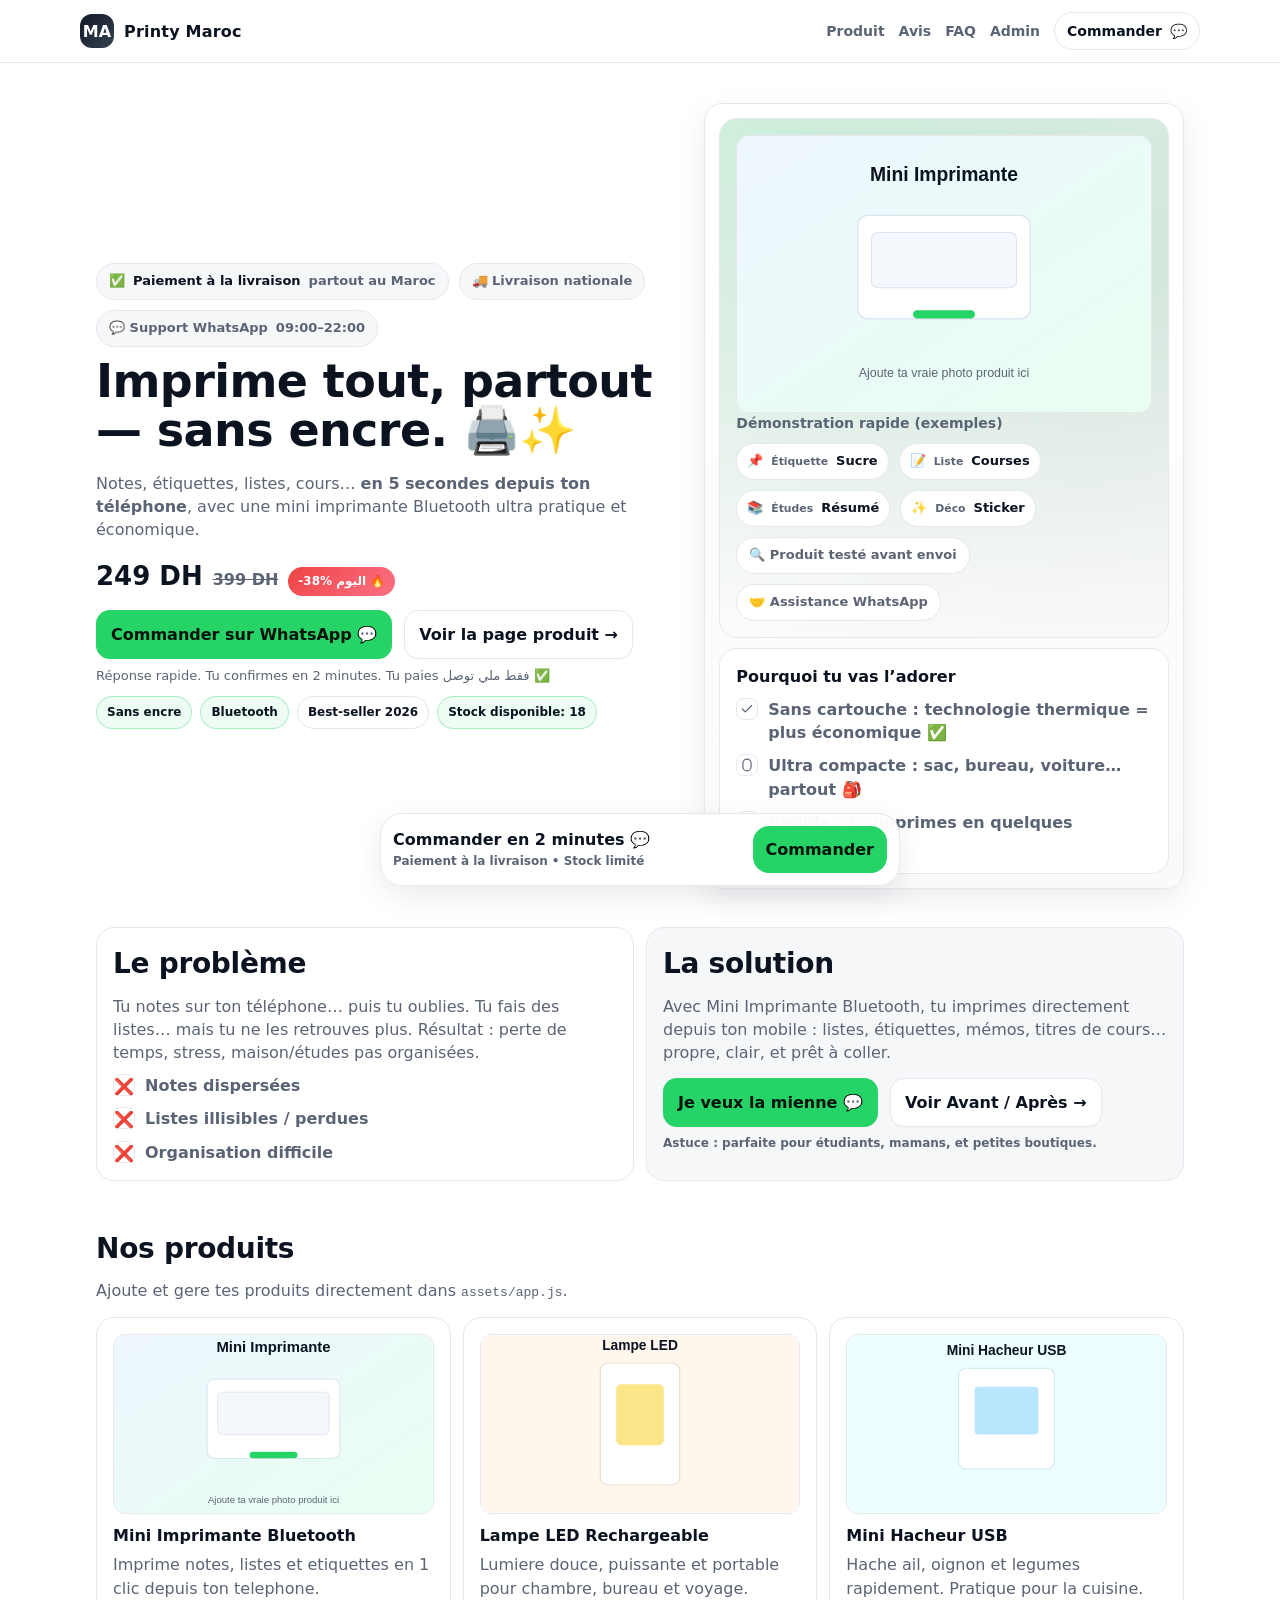
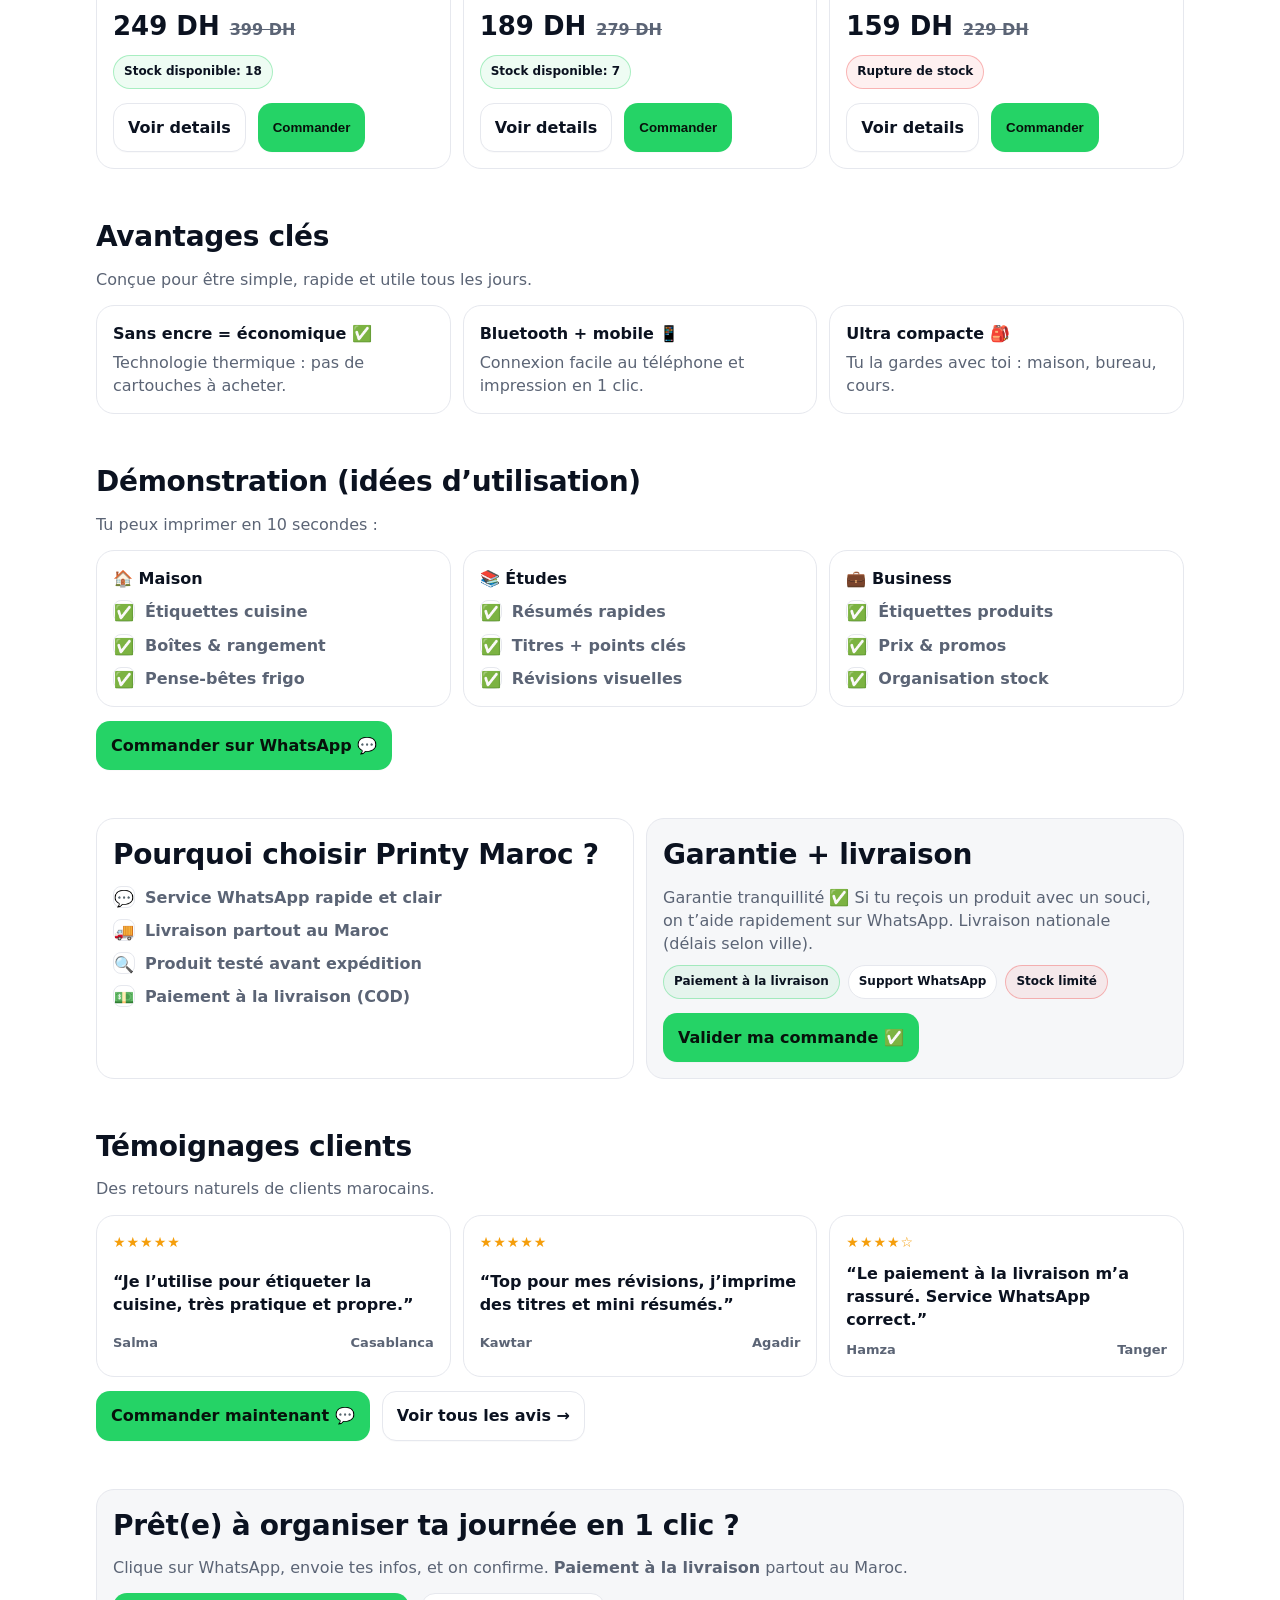
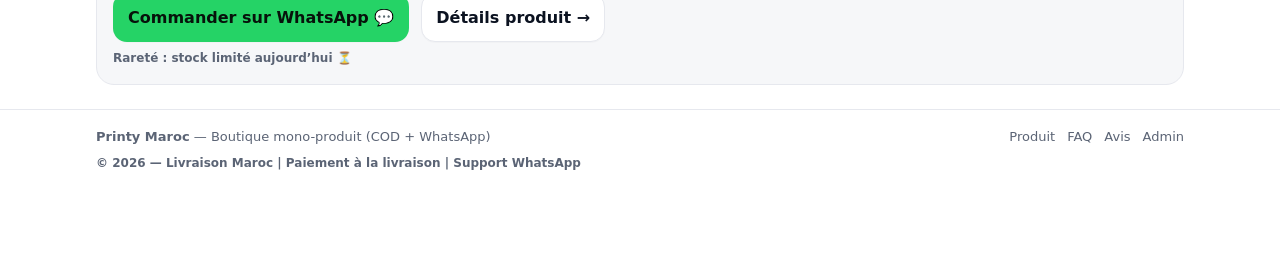
==== index.html @ f19a5ed0 "Ajouter le site complet" ====
<!doctype html>
<html lang="fr-MA">
  <head>
    <meta charset="utf-8" />
    <meta name="viewport" content="width=device-width, initial-scale=1" />
    <title>Mini Imprimante Bluetooth Sans Encre | Commande WhatsApp - Paiement à la livraison</title>
    <meta name="description" content="Mini imprimante thermique Bluetooth sans encre. Imprime notes, listes et étiquettes en 1 clic. Livraison partout au Maroc + paiement à la livraison. Commande via WhatsApp." />
    <link rel="stylesheet" href="assets/styles.css" />
  </head>
  <body>
    <header class="topbar">
      <div class="container topbar-inner">
        <a class="brand" href="index.html" aria-label="Accueil">
          <span class="brand-badge">MA</span>
          <span>Printy Maroc</span>
        </a>
        <nav class="nav" aria-label="Navigation">
          <a href="produit.html">Produit</a>
          <a href="avis.html">Avis</a>
          <a href="faq.html">FAQ</a>
          <a href="admin.html">Admin</a>
          <a class="pill" href="#" data-action="open-order"><strong>Commander</strong> 💬</a>
        </nav>
      </div>
    </header>

    <main>
      <!-- HERO -->
      <section class="hero">
        <div class="container hero-grid">
          <div>
            <div class="kicker">
              <span class="pill">✅ <strong>Paiement à la livraison</strong> partout au Maroc</span>
              <span class="pill">🚚 Livraison nationale</span>
              <span class="pill">💬 Support WhatsApp <span data-bind="hours"></span></span>
            </div>

            <h1>Imprime tout, partout — sans encre. 🖨️✨</h1>
            <p class="subtitle">
              Notes, étiquettes, listes, cours… <strong>en 5 secondes depuis ton téléphone</strong>, avec une mini imprimante Bluetooth
              ultra pratique et économique.
            </p>

            <div class="pricebox" aria-label="Prix">
              <div class="price"><span data-bind="price"></span></div>
              <div class="compare"><span data-bind="compare"></span></div>
              <div class="deal"><span data-bind="offer"></span></div>
            </div>

            <div class="cta-row">
              <a class="btn btn-primary" href="#" data-action="open-order">Commander sur WhatsApp 💬</a>
              <a class="btn btn-secondary" href="produit.html">Voir la page produit →</a>
            </div>
            <div class="micro">Réponse rapide. Tu confirmes en 2 minutes. Tu paies فقط ملي توصل ✅</div>

            <div class="badge-line" aria-label="Badges confiance">
              <span class="badge green">Sans encre</span>
              <span class="badge green">Bluetooth</span>
              <span class="badge">Best-seller 2026</span>
              <span class="badge red" data-stock-badge data-bind="stockText">Stock limité</span>
            </div>
          </div>

          <div class="hero-card" aria-label="Aperçu produit">
            <div class="hero-media">
              <div class="media-frame">
                <img class="hero-image" data-bind="heroImage" src="assets/images/imprimante-1.svg" alt="Produit en vedette" />
                <div class="product-shot">
                  <div class="shot-title">Démonstration rapide (exemples)</div>
                  <div class="shot-row">
                    <span class="tag">📌 <small>Étiquette</small> Sucre</span>
                    <span class="tag">📝 <small>Liste</small> Courses</span>
                    <span class="tag">📚 <small>Études</small> Résumé</span>
                    <span class="tag">✨ <small>Déco</small> Sticker</span>
                  </div>
                </div>
                <div class="trustrow">
                  <span class="pill">🔍 Produit testé avant envoi</span>
                  <span class="pill">🤝 Assistance WhatsApp</span>
                </div>
              </div>

              <div class="card white">
                <h3>Pourquoi tu vas l’adorer</h3>
                <ul class="bullets">
                  <li>
                    <span class="icon" aria-hidden="true">
                      <svg viewBox="0 0 24 24" fill="none"><path d="M20 6L9 17l-5-5" stroke="currentColor" stroke-width="2" stroke-linecap="round" stroke-linejoin="round"/></svg>
                    </span>
                    Sans cartouche : technologie thermique = plus économique ✅
                  </li>
                  <li>
                    <span class="icon" aria-hidden="true">
                      <svg viewBox="0 0 24 24" fill="none"><path d="M12 2a7 7 0 0 0-7 7v6a7 7 0 0 0 14 0V9a7 7 0 0 0-7-7Z" stroke="currentColor" stroke-width="2"/></svg>
                    </span>
                    Ultra compacte : sac, bureau, voiture… partout 🎒
                  </li>
                  <li>
                    <span class="icon" aria-hidden="true">
                      <svg viewBox="0 0 24 24" fill="none"><path d="M12 6v6l4 2" stroke="currentColor" stroke-width="2" stroke-linecap="round"/></svg>
                    </span>
                    Rapide : tu imprimes en quelques secondes ⚡
                  </li>
                </ul>
              </div>
            </div>
          </div>
        </div>
      </section>

      <!-- PROBLÈME / SOLUTION -->
      <section class="section">
        <div class="container split">
          <div class="card white">
            <h2>Le problème</h2>
            <p>
              Tu notes sur ton téléphone… puis tu oublies. Tu fais des listes… mais tu ne les retrouves plus.
              Résultat : perte de temps, stress, maison/études pas organisées.
            </p>
            <ul class="bullets">
              <li><span class="icon" aria-hidden="true">❌</span> Notes dispersées</li>
              <li><span class="icon" aria-hidden="true">❌</span> Listes illisibles / perdues</li>
              <li><span class="icon" aria-hidden="true">❌</span> Organisation difficile</li>
            </ul>
          </div>
          <div class="card">
            <h2>La solution</h2>
            <p>
              Avec <span data-bind="shortName"></span>, tu imprimes directement depuis ton mobile : listes, étiquettes,
              mémos, titres de cours… propre, clair, et prêt à coller.
            </p>
            <div class="cta-row">
              <a class="btn btn-primary" href="#" data-action="open-order">Je veux la mienne 💬</a>
              <a class="btn btn-secondary" href="produit.html#avant-apres">Voir Avant / Après →</a>
            </div>
            <div class="note">Astuce : parfaite pour étudiants, mamans, et petites boutiques.</div>
          </div>
        </div>
      </section>

      <section class="section">
        <div class="container">
          <h2>Nos produits</h2>
          <p>Ajoute et gere tes produits directement dans <code>assets/app.js</code>.</p>
          <div id="productList" class="cards"></div>
        </div>
      </section>

      <!-- AVANTAGES CLÉS -->
      <section class="section">
        <div class="container">
          <h2>Avantages clés</h2>
          <p>Conçue pour être simple, rapide et utile tous les jours.</p>
          <div class="cards">
            <div class="card white">
              <h3>Sans encre = économique ✅</h3>
              <p>Technologie thermique : pas de cartouches à acheter.</p>
            </div>
            <div class="card white">
              <h3>Bluetooth + mobile 📱</h3>
              <p>Connexion facile au téléphone et impression en 1 clic.</p>
            </div>
            <div class="card white">
              <h3>Ultra compacte 🎒</h3>
              <p>Tu la gardes avec toi : maison, bureau, cours.</p>
            </div>
          </div>
        </div>
      </section>

      <!-- DÉMONSTRATION -->
      <section class="section">
        <div class="container">
          <h2>Démonstration (idées d’utilisation)</h2>
          <p>Tu peux imprimer en 10 secondes :</p>
          <div class="grid3" style="margin-top:14px">
            <div class="card white">
              <h3>🏠 Maison</h3>
              <ul class="bullets">
                <li><span class="icon" aria-hidden="true">✅</span> Étiquettes cuisine</li>
                <li><span class="icon" aria-hidden="true">✅</span> Boîtes & rangement</li>
                <li><span class="icon" aria-hidden="true">✅</span> Pense-bêtes frigo</li>
              </ul>
            </div>
            <div class="card white">
              <h3>📚 Études</h3>
              <ul class="bullets">
                <li><span class="icon" aria-hidden="true">✅</span> Résumés rapides</li>
                <li><span class="icon" aria-hidden="true">✅</span> Titres + points clés</li>
                <li><span class="icon" aria-hidden="true">✅</span> Révisions visuelles</li>
              </ul>
            </div>
            <div class="card white">
              <h3>💼 Business</h3>
              <ul class="bullets">
                <li><span class="icon" aria-hidden="true">✅</span> Étiquettes produits</li>
                <li><span class="icon" aria-hidden="true">✅</span> Prix & promos</li>
                <li><span class="icon" aria-hidden="true">✅</span> Organisation stock</li>
              </ul>
            </div>
          </div>
          <div class="cta-row" style="margin-top:14px">
            <a class="btn btn-primary" href="#" data-action="open-order">Commander sur WhatsApp 💬</a>
          </div>
        </div>
      </section>

      <!-- POURQUOI NOUS -->
      <section class="section">
        <div class="container split">
          <div class="card white">
            <h2>Pourquoi choisir Printy Maroc ?</h2>
            <ul class="bullets">
              <li><span class="icon" aria-hidden="true">💬</span> Service WhatsApp rapide et clair</li>
              <li><span class="icon" aria-hidden="true">🚚</span> Livraison partout au Maroc</li>
              <li><span class="icon" aria-hidden="true">🔍</span> Produit testé avant expédition</li>
              <li><span class="icon" aria-hidden="true">💵</span> Paiement à la livraison (COD)</li>
            </ul>
          </div>
          <div class="card">
            <h2>Garantie + livraison</h2>
            <p>
              Garantie tranquillité ✅ Si tu reçois un produit avec un souci, on t’aide rapidement sur WhatsApp.
              Livraison nationale (délais selon ville).
            </p>
            <div class="badge-line">
              <span class="badge green">Paiement à la livraison</span>
              <span class="badge">Support WhatsApp</span>
              <span class="badge red">Stock limité</span>
            </div>
            <div class="cta-row">
              <a class="btn btn-primary" href="#" data-action="open-order">Valider ma commande ✅</a>
            </div>
          </div>
        </div>
      </section>

      <!-- TÉMOIGNAGES -->
      <section class="section">
        <div class="container">
          <h2>Témoignages clients</h2>
          <p>Des retours naturels de clients marocains.</p>

          <div class="grid3" style="margin-top:14px">
            <div class="card white review">
              <div class="stars">★★★★★</div>
              <div class="text">“Je l’utilise pour étiqueter la cuisine, très pratique et propre.”</div>
              <div class="who"><span>Salma</span><span>Casablanca</span></div>
            </div>
            <div class="card white review">
              <div class="stars">★★★★★</div>
              <div class="text">“Top pour mes révisions, j’imprime des titres et mini résumés.”</div>
              <div class="who"><span>Kawtar</span><span>Agadir</span></div>
            </div>
            <div class="card white review">
              <div class="stars">★★★★☆</div>
              <div class="text">“Le paiement à la livraison m’a rassuré. Service WhatsApp correct.”</div>
              <div class="who"><span>Hamza</span><span>Tanger</span></div>
            </div>
          </div>

          <div class="cta-row" style="margin-top:14px">
            <a class="btn btn-primary" href="#" data-action="open-order">Commander maintenant 💬</a>
            <a class="btn btn-secondary" href="avis.html">Voir tous les avis →</a>
          </div>
        </div>
      </section>

      <!-- CTA FINAL -->
      <section class="section">
        <div class="container">
          <div class="card">
            <h2>Prêt(e) à organiser ta journée en 1 clic ?</h2>
            <p>
              Clique sur WhatsApp, envoie tes infos, et on confirme. <strong>Paiement à la livraison</strong> partout au Maroc.
            </p>
            <div class="cta-row">
              <a class="btn btn-primary" href="#" data-action="open-order">Commander sur WhatsApp 💬</a>
              <a class="btn btn-secondary" href="produit.html">Détails produit →</a>
            </div>
            <div class="note">Rareté : stock limité aujourd’hui ⏳</div>
          </div>
        </div>
      </section>
    </main>

    <footer class="footer">
      <div class="container">
        <div style="display:flex; gap:10px; flex-wrap:wrap; justify-content:space-between; align-items:center">
          <div><strong>Printy Maroc</strong> — Boutique mono-produit (COD + WhatsApp)</div>
          <div style="display:flex; gap:12px; flex-wrap:wrap">
            <a href="produit.html">Produit</a>
            <a href="faq.html">FAQ</a>
            <a href="avis.html">Avis</a>
            <a href="admin.html">Admin</a>
          </div>
        </div>
        <div class="note">© <span id="y"></span> — Livraison Maroc | Paiement à la livraison | Support WhatsApp</div>
      </div>
    </footer>

    <!-- Sticky WhatsApp -->
    <div class="sticky-wa" role="region" aria-label="Commande WhatsApp">
      <div class="left">
        <div class="t">Commander en 2 minutes 💬</div>
        <div class="s">Paiement à la livraison • Stock limité</div>
      </div>
      <a class="btn btn-primary" href="#" data-action="open-order">Commander</a>
    </div>

    <!-- Modal commande -->
    <div class="modal" id="orderModal" aria-hidden="true" aria-label="Formulaire de commande WhatsApp">
      <div class="modal-card" role="dialog" aria-modal="true" aria-labelledby="orderTitle">
        <div class="modal-head">
          <strong id="orderTitle">Commande WhatsApp — paiement à la livraison ✅</strong>
          <button class="xbtn" data-action="close-order" aria-label="Fermer">✕</button>
        </div>
        <div class="modal-body">
          <div class="pill" style="margin-bottom:12px">Produit : <strong style="margin-left:6px" data-bind="productName"></strong></div>
          <form class="form" id="orderForm">
            <div class="row2">
              <label>Nom complet
                <input id="orderName" autocomplete="name" placeholder="Ex: Sara El..." required />
              </label>
              <label>Téléphone
                <input id="orderPhone" inputmode="tel" autocomplete="tel" placeholder="Ex: 06..." required />
              </label>
            </div>
            <div class="row2">
              <label>Produit
                <select id="orderProduct"></select>
              </label>
            </div>
            <div class="row2">
              <label>Ville
                <input id="orderCity" autocomplete="address-level2" placeholder="Ex: Casablanca" required />
              </label>
              <label>Quantité
                <select id="orderQty">
                  <option value="1">1</option>
                  <option value="2">2</option>
                  <option value="3">3</option>
                </select>
              </label>
            </div>
            <label>Adresse complète
              <textarea id="orderAddress" autocomplete="street-address" placeholder="Quartier, rue, immeuble, étage..." required></textarea>
            </label>
            <label>Note (optionnel)
              <input id="orderNote" placeholder="Ex: Appeler avant livraison" />
            </label>
            <button class="btn btn-primary" type="submit">Envoyer sur WhatsApp 💬</button>
            <div class="note">Tu vas être redirigé vers WhatsApp avec le message prêt. Tu paies à la réception.</div>
          </form>
        </div>
      </div>
    </div>

    <script src="assets/app.js"></script>
    <script>
      document.getElementById("y").textContent = new Date().getFullYear();
    </script>
  </body>
</html>
---- assets/styles.css ----
/* Minimal, conversion-focused, mobile-first */
:root{
  --bg:#ffffff;
  --text:#0b1220;
  --muted:#5b6475;
  --card:#f6f7f9;
  --border:#e6e8ee;
  --brand:#25D366; /* WhatsApp */
  --brand-dark:#0c8f44;
  --danger:#ef4444;
  --shadow: 0 10px 30px rgba(11,18,32,.08);
  --radius: 18px;
  --radius-sm: 14px;
  --max: 1120px;
}
*{box-sizing:border-box}
html,body{height:100%}
body{
  margin:0;
  font-family: ui-sans-serif, system-ui, -apple-system, Segoe UI, Roboto, Arial, "Noto Sans", "Helvetica Neue", sans-serif;
  color:var(--text);
  background:var(--bg);
  line-height:1.45;
}
a{color:inherit; text-decoration:none}
img{max-width:100%; display:block}
.container{max-width:var(--max); margin:0 auto; padding:0 16px}
.topbar{
  position:sticky; top:0; z-index:50;
  background:rgba(255,255,255,.84);
  backdrop-filter:saturate(180%) blur(12px);
  border-bottom:1px solid var(--border);
}
.topbar-inner{display:flex; align-items:center; justify-content:space-between; padding:12px 0; gap:12px}
.brand{display:flex; align-items:center; gap:10px; font-weight:800; letter-spacing:.2px}
.brand-badge{
  width:34px; height:34px; border-radius:12px;
  display:grid; place-items:center;
  background:linear-gradient(135deg, #111827, #374151);
  color:#fff; font-weight:900;
}
.nav{display:flex; gap:14px; align-items:center; flex-wrap:wrap; justify-content:flex-end}
.nav a{color:var(--muted); font-weight:600; font-size:14px}
.nav a:hover{color:var(--text)}
.pill{
  display:inline-flex; align-items:center; gap:8px;
  border:1px solid var(--border); background:#fff;
  padding:8px 12px; border-radius:999px;
  font-size:13px; color:var(--muted); font-weight:600;
}
.pill strong{color:var(--text)}
.hero{
  padding:28px 0 8px;
}
.hero-grid{
  display:grid; gap:18px;
  grid-template-columns: 1fr;
  align-items:center;
}
.kicker{display:flex; gap:10px; flex-wrap:wrap}
.kicker .pill{background:var(--card)}
h1{
  margin:10px 0 8px;
  font-size: clamp(28px, 3.6vw, 46px);
  line-height:1.08;
  letter-spacing:-.6px;
}
.subtitle{color:var(--muted); font-size:16px; max-width:58ch}
.cta-row{display:flex; gap:12px; flex-wrap:wrap; margin-top:14px}
.btn{
  border:1px solid var(--border);
  padding:12px 14px;
  border-radius:14px;
  font-weight:800;
  display:inline-flex; gap:10px; align-items:center;
  box-shadow: 0 1px 0 rgba(0,0,0,.02);
  background:#fff;
  cursor:pointer;
}
.btn-primary{
  border-color:transparent;
  background:var(--brand);
  color:#07120b;
}
.btn-primary:hover{background:#1fc45b}
.btn-primary:active{transform:translateY(1px)}
.btn-secondary{background:#fff}
.btn-secondary:hover{background:#fbfbfc}
.micro{color:var(--muted); font-size:13px; margin-top:8px}
.pricebox{
  margin-top:14px;
  display:flex; align-items:baseline; gap:10px; flex-wrap:wrap;
}
.price{
  font-size:26px; font-weight:900;
}
.compare{
  color:var(--muted);
  text-decoration:line-through;
  font-weight:800;
}
.deal{
  color:#fff;
  background:linear-gradient(135deg, var(--danger), #fb7185);
  border-radius:999px;
  padding:6px 10px;
  font-weight:900; font-size:12px;
}
.hero-card{
  background:linear-gradient(180deg, #ffffff, #fafafa);
  border:1px solid var(--border);
  border-radius: var(--radius);
  box-shadow: var(--shadow);
  overflow:hidden;
}
.hero-media{
  padding:14px;
  display:grid;
  gap:10px;
}
.media-frame{
  background: radial-gradient(1200px 500px at 10% 0%, rgba(37,211,102,.18), transparent),
              radial-gradient(900px 500px at 90% 30%, rgba(17,24,39,.10), transparent),
              #fff;
  border:1px solid var(--border);
  border-radius: var(--radius);
  padding:16px;
  min-height:240px;
  display:grid; align-content:space-between;
}
.product-shot{
  display:grid; gap:10px;
}
.shot-title{font-weight:900; font-size:14px; color:var(--muted)}
.shot-row{display:flex; gap:10px; flex-wrap:wrap}
.tag{
  display:inline-flex; align-items:center; gap:8px;
  border:1px solid var(--border);
  padding:8px 10px;
  border-radius:999px;
  font-weight:800;
  background:#fff;
  font-size:13px;
}
.tag small{color:var(--muted); font-weight:800}
.hero-image{
  width:100%;
  border-radius:14px;
  border:1px solid var(--border);
  background:#fff;
  object-fit:cover;
  max-height:280px;
}
.gallery{
  display:grid;
  gap:10px;
}
.gallery-main{
  width:100%;
  border-radius:16px;
  border:1px solid var(--border);
  background:#fff;
}
.gallery-thumbs{
  display:flex; gap:8px; flex-wrap:wrap;
}
.thumb-btn{
  border:1px solid var(--border);
  border-radius:10px;
  padding:4px;
  background:#fff;
  cursor:pointer;
}
.thumb-btn img{
  width:70px; height:70px; object-fit:cover; border-radius:8px;
}
.thumb-btn.active{border-color:var(--brand)}
.grid3{
  display:grid; gap:12px;
  grid-template-columns: 1fr;
}
.section{padding:24px 0}
.section h2{
  margin:0 0 10px;
  font-size: clamp(20px, 2.5vw, 28px);
  letter-spacing:-.3px;
}
.section p{margin:0; color:var(--muted)}
.cards{
  margin-top:14px;
  display:grid; gap:12px;
  grid-template-columns: 1fr;
}
.card{
  background:var(--card);
  border:1px solid var(--border);
  border-radius: var(--radius);
  padding:16px;
}
.card.white{background:#fff}
.card h3{margin:0 0 6px; font-size:16px}
.bullets{margin:10px 0 0; padding:0; list-style:none; display:grid; gap:10px}
.bullets li{
  display:flex; gap:10px; align-items:flex-start;
  color:var(--muted);
  font-weight:650;
}
.icon{
  width:22px; height:22px; border-radius:8px;
  display:grid; place-items:center;
  background:#fff; border:1px solid var(--border);
  flex:0 0 auto;
}
.icon svg{width:14px; height:14px}
.split{
  display:grid; gap:12px;
  grid-template-columns: 1fr;
}
.beforeafter{
  display:grid; gap:12px;
  grid-template-columns:1fr;
}
.ba{
  border-radius:var(--radius);
  border:1px solid var(--border);
  overflow:hidden;
  background:#fff;
}
.ba-head{padding:12px 14px; font-weight:900; border-bottom:1px solid var(--border); display:flex; align-items:center; justify-content:space-between}
.ba-body{padding:14px}
.ba-list{margin:0; padding-left:18px; color:var(--muted); font-weight:650}
.trustrow{
  display:flex; gap:10px; flex-wrap:wrap;
  margin-top:10px;
}
.review{
  display:grid; gap:10px;
}
.stars{color:#f59e0b; letter-spacing:1px; font-size:14px; font-weight:900}
.review .who{display:flex; justify-content:space-between; gap:10px; color:var(--muted); font-weight:700; font-size:13px}
.review .text{color:var(--text); font-weight:700}
.faq{
  margin-top:12px;
  display:grid; gap:10px;
}
details{
  background:#fff;
  border:1px solid var(--border);
  border-radius: var(--radius);
  padding:12px 14px;
}
summary{cursor:pointer; font-weight:900}
details p{margin:10px 0 0}
.footer{
  border-top:1px solid var(--border);
  padding:18px 0 90px;
  color:var(--muted);
  font-size:13px;
}
.sticky-wa{
  position:fixed; left:50%; transform:translateX(-50%);
  bottom:14px; z-index:60;
  width:min(520px, calc(100% - 28px));
  display:flex; gap:10px; align-items:center; justify-content:space-between;
  padding:12px;
  background:rgba(255,255,255,.92);
  backdrop-filter:saturate(180%) blur(14px);
  border:1px solid var(--border);
  border-radius: 22px;
  box-shadow: var(--shadow);
}
.sticky-wa .left{display:flex; flex-direction:column; gap:2px}
.sticky-wa .left .t{font-weight:900}
.sticky-wa .left .s{font-size:12px; color:var(--muted); font-weight:750}
.sticky-wa .btn{padding:11px 12px; border-radius:16px}
.modal{
  position:fixed; inset:0; z-index:100;
  display:none;
  background:rgba(11,18,32,.55);
  padding:18px;
}
.modal[aria-hidden="false"]{display:grid; place-items:center}
.modal-card{
  width:min(640px, 100%);
  background:#fff;
  border-radius: 22px;
  border:1px solid var(--border);
  box-shadow: var(--shadow);
  overflow:hidden;
}
.modal-head{
  padding:14px 16px;
  border-bottom:1px solid var(--border);
  display:flex; align-items:center; justify-content:space-between; gap:12px;
}
.modal-head strong{font-size:15px}
.xbtn{
  border:1px solid var(--border);
  background:#fff;
  border-radius:14px;
  padding:8px 10px;
  font-weight:900;
  cursor:pointer;
}
.modal-body{padding:16px}
.form{
  display:grid; gap:10px;
}
.row2{display:grid; gap:10px; grid-template-columns:1fr}
label{display:grid; gap:6px; font-size:13px; color:var(--muted); font-weight:800}
input, textarea, select{
  width:100%;
  border:1px solid var(--border);
  background:#fff;
  border-radius:14px;
  padding:12px 12px;
  font:inherit;
  outline:none;
}
input:focus, textarea:focus, select:focus{border-color: rgba(37,211,102,.55); box-shadow:0 0 0 4px rgba(37,211,102,.12)}
textarea{min-height:90px; resize:vertical}
.note{
  margin-top:8px;
  font-size:12px;
  color:var(--muted);
  font-weight:750;
}
.badge-line{
  display:flex; gap:8px; flex-wrap:wrap; margin-top:10px;
}
.badge{
  background:#fff;
  border:1px solid var(--border);
  border-radius:999px;
  padding:7px 10px;
  font-weight:900;
  font-size:12px;
}
.badge.green{border-color: rgba(37,211,102,.35); background: rgba(37,211,102,.08)}
.badge.red{border-color: rgba(239,68,68,.35); background: rgba(239,68,68,.08)}
.product-card .product-cover{
  width:100%;
  height:180px;
  object-fit:cover;
  border-radius:12px;
  border:1px solid var(--border);
  margin-bottom:10px;
}
.product-card p{color:var(--muted); margin:0}

@media (min-width: 860px){
  .hero{padding:40px 0 14px}
  .hero-grid{grid-template-columns: 1.1fr .9fr; gap:22px}
  .grid3{grid-template-columns: repeat(3, 1fr)}
  .cards{grid-template-columns: repeat(3, 1fr)}
  .split{grid-template-columns: 1fr 1fr}
  .beforeafter{grid-template-columns: 1fr 1fr}
  .row2{grid-template-columns: 1fr 1fr}
}
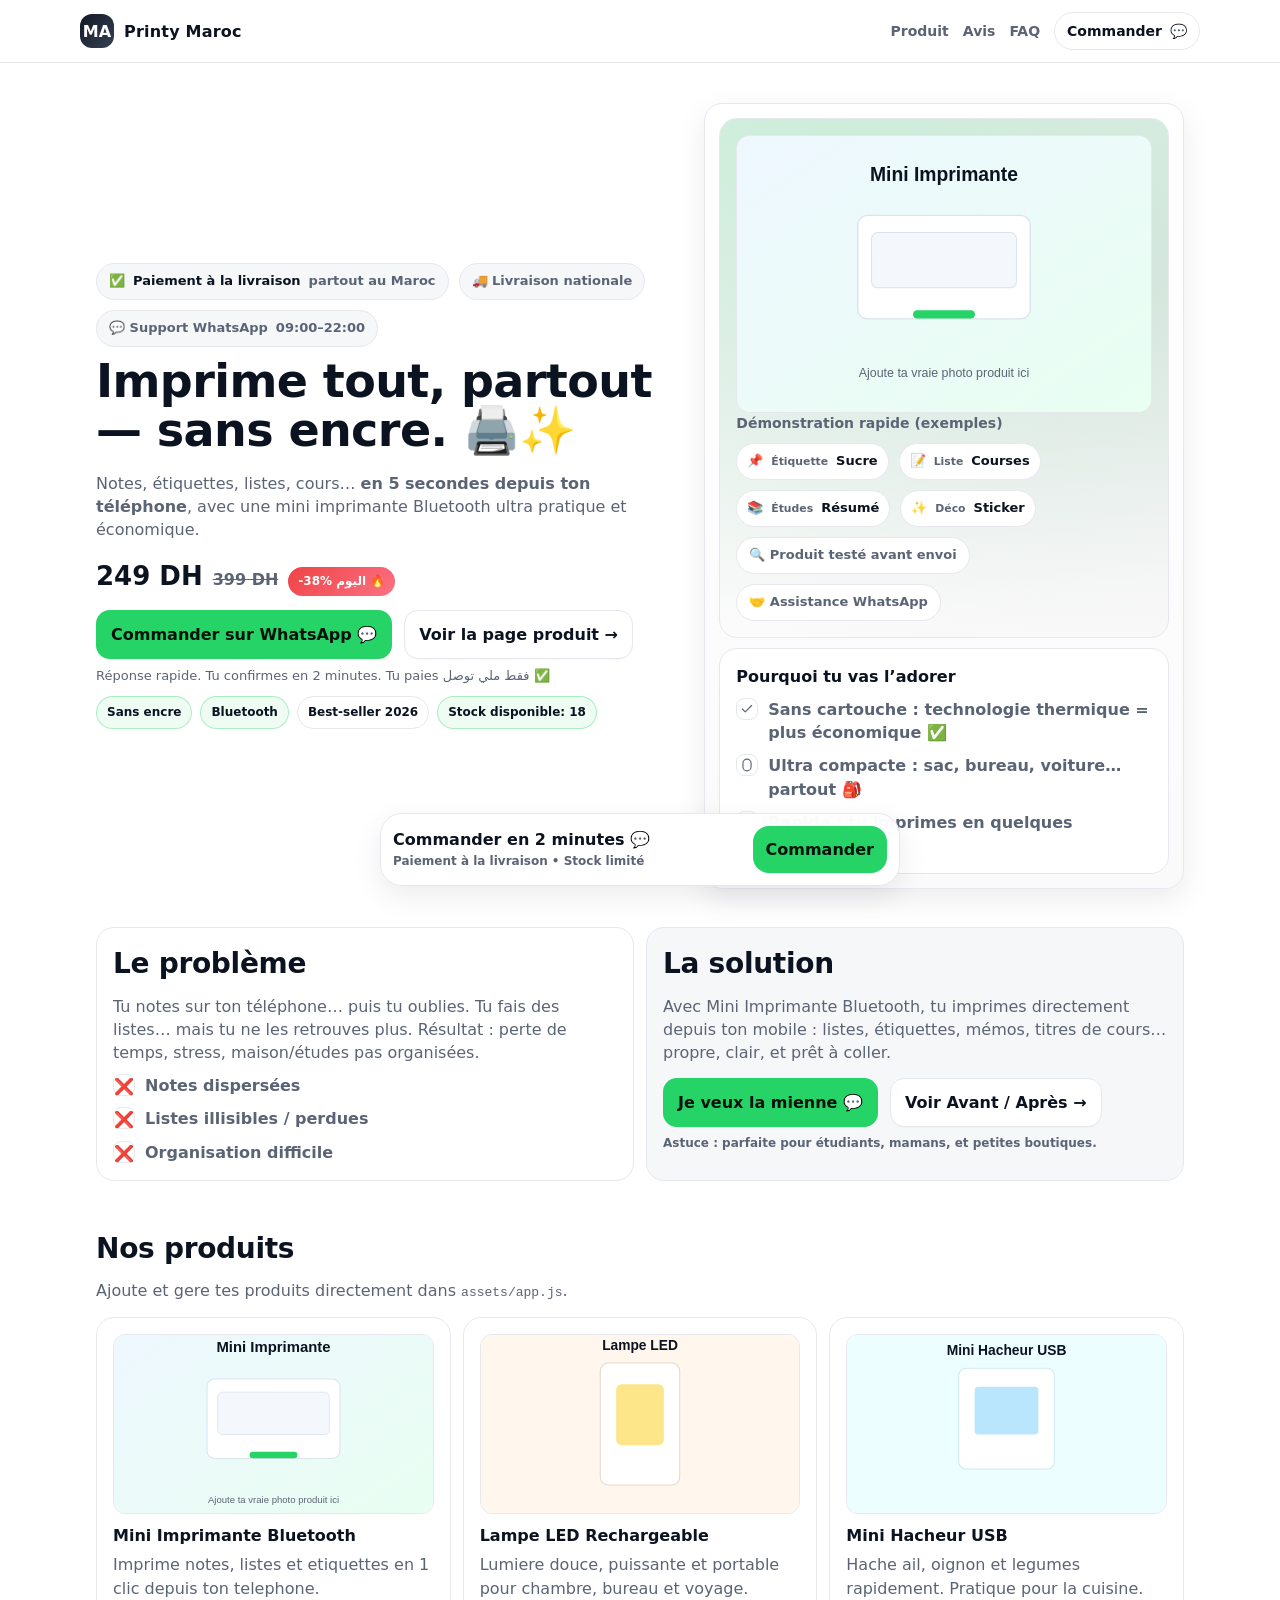
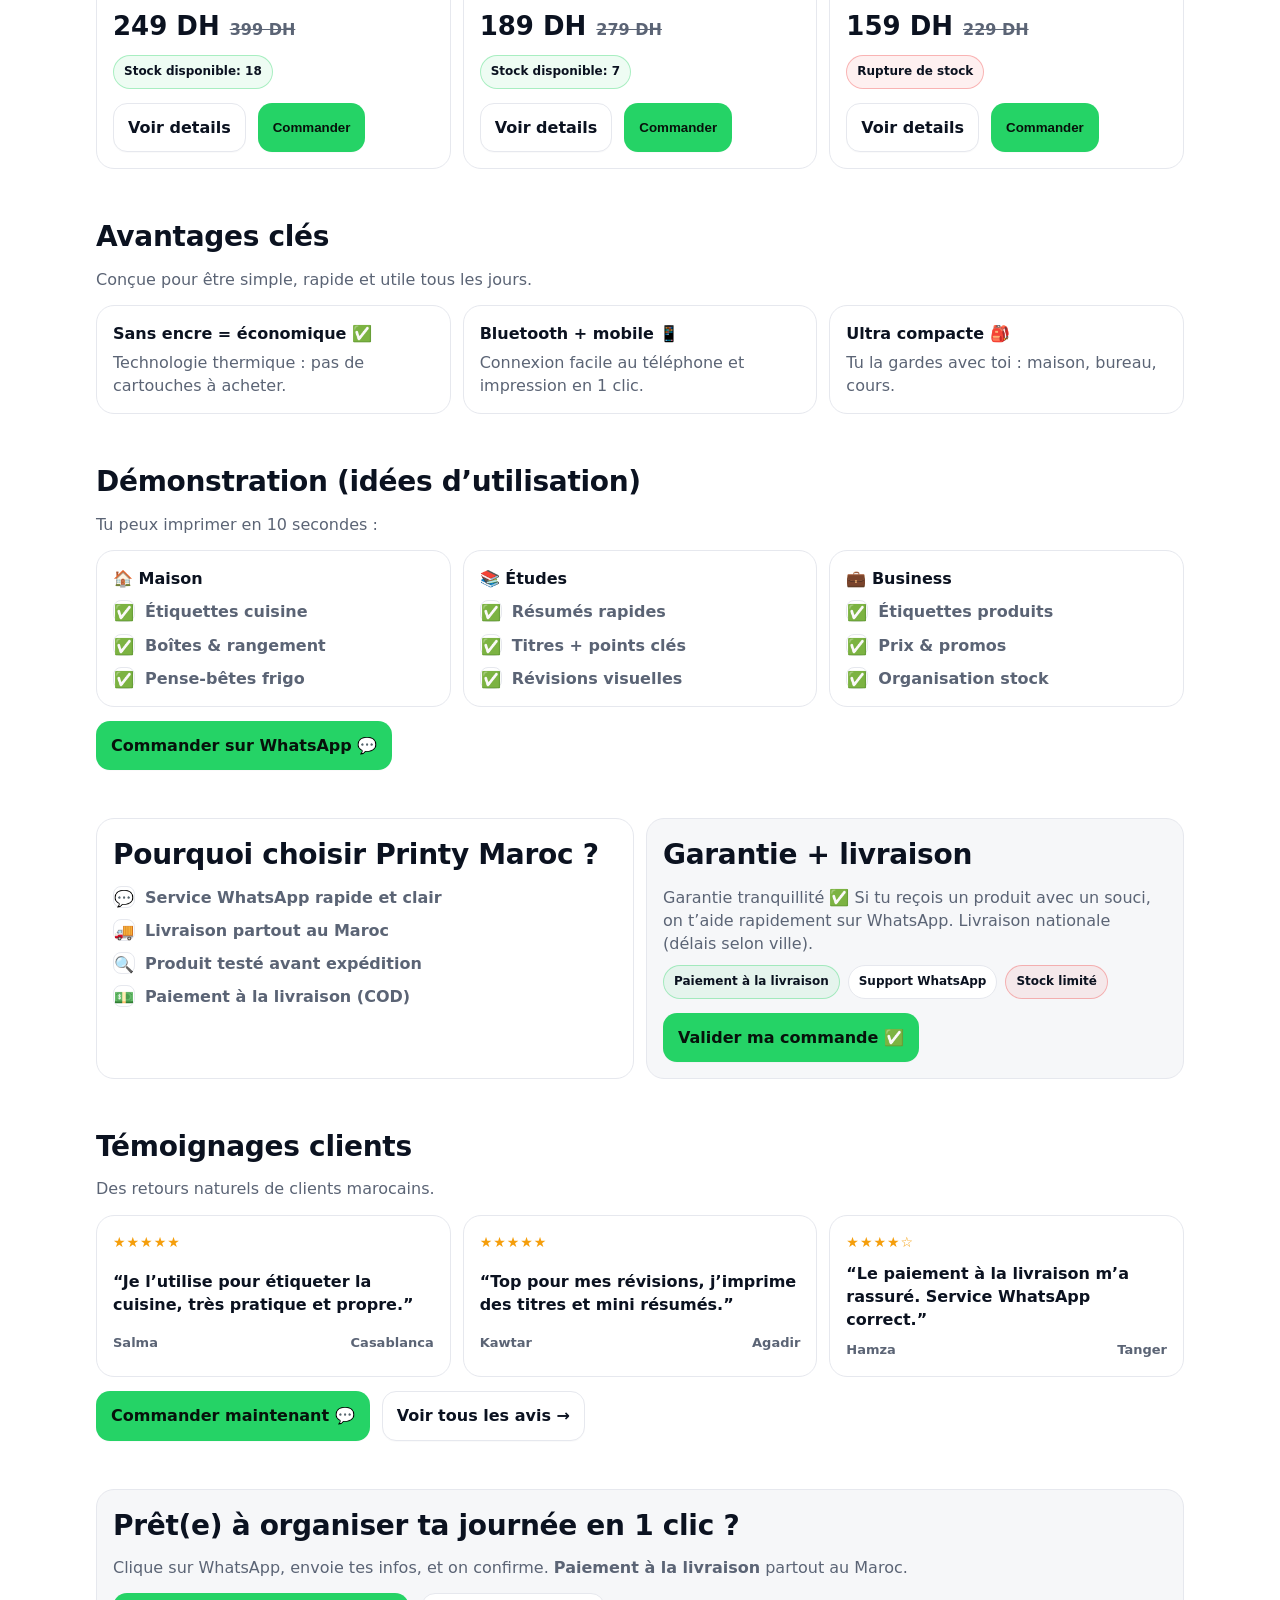
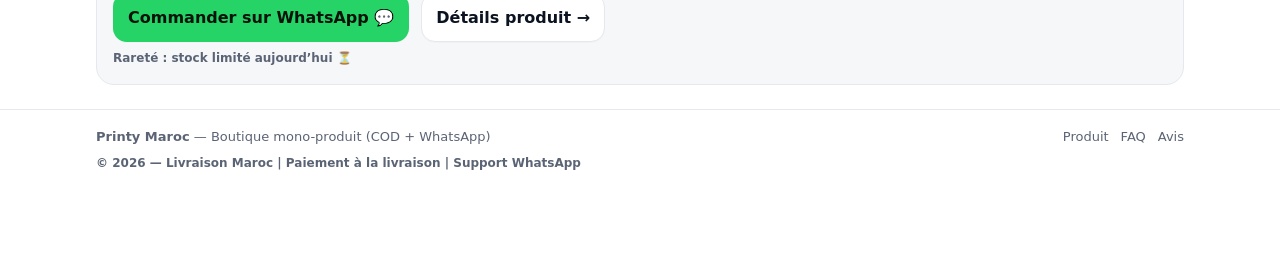
==== commit 9f3e47e8: "Supprimer admin de la navbar, ajouter formulaire de connexion admin" ====
--- a/index.html
+++ b/index.html
@@ -18,7 +18,6 @@
           <a href="produit.html">Produit</a>
           <a href="avis.html">Avis</a>
           <a href="faq.html">FAQ</a>
-          <a href="admin.html">Admin</a>
           <a class="pill" href="#" data-action="open-order"><strong>Commander</strong> 💬</a>
         </nav>
       </div>
@@ -292,7 +291,6 @@
             <a href="produit.html">Produit</a>
             <a href="faq.html">FAQ</a>
             <a href="avis.html">Avis</a>
-            <a href="admin.html">Admin</a>
           </div>
         </div>
         <div class="note">© <span id="y"></span> — Livraison Maroc | Paiement à la livraison | Support WhatsApp</div>
